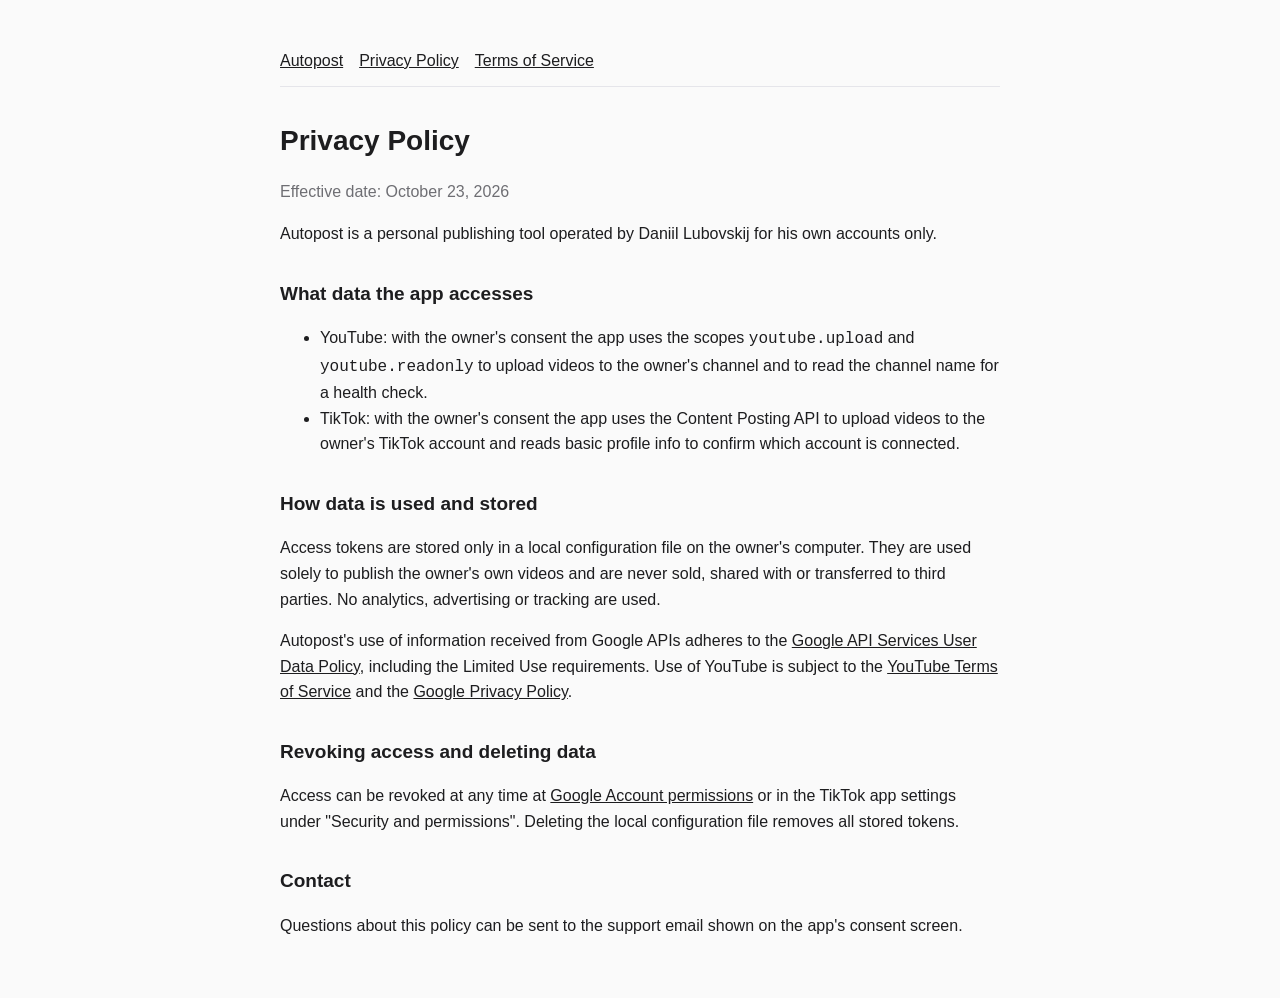
==== privacy.html @ 18ae4916 "Autopost: home, privacy policy, terms" ====
<!doctype html><html lang="en"><head><meta charset="utf-8"><meta name="viewport" content="width=device-width,initial-scale=1"><title>Autopost Privacy Policy</title><link rel="stylesheet" href="style.css"></head><body><main>
<nav><a href="./">Autopost</a><a href="privacy.html">Privacy Policy</a><a href="terms.html">Terms of Service</a></nav>
<h1>Privacy Policy</h1>
<p class="muted">Effective date: October 23, 2026</p>
<p>Autopost is a personal publishing tool operated by Daniil Lubovskij for his own accounts only.</p>
<h2>What data the app accesses</h2>
<ul>
<li>YouTube: with the owner's consent the app uses the scopes <code>youtube.upload</code> and <code>youtube.readonly</code> to upload videos to the owner's channel and to read the channel name for a health check.</li>
<li>TikTok: with the owner's consent the app uses the Content Posting API to upload videos to the owner's TikTok account and reads basic profile info to confirm which account is connected.</li>
</ul>
<h2>How data is used and stored</h2>
<p>Access tokens are stored only in a local configuration file on the owner's computer. They are used solely to publish the owner's own videos and are never sold, shared with or transferred to third parties. No analytics, advertising or tracking are used.</p>
<p>Autopost's use of information received from Google APIs adheres to the <a href="https://developers.google.com/terms/api-services-user-data-policy">Google API Services User Data Policy</a>, including the Limited Use requirements. Use of YouTube is subject to the <a href="https://www.youtube.com/t/terms">YouTube Terms of Service</a> and the <a href="https://policies.google.com/privacy">Google Privacy Policy</a>.</p>
<h2>Revoking access and deleting data</h2>
<p>Access can be revoked at any time at <a href="https://myaccount.google.com/permissions">Google Account permissions</a> or in the TikTok app settings under "Security and permissions". Deleting the local configuration file removes all stored tokens.</p>
<h2>Contact</h2>
<p>Questions about this policy can be sent to the support email shown on the app's consent screen.</p>
</main></body></html>
---- style.css ----
:root{--bg:#fafafa;--fg:#1d1d1f;--muted:#6e6e73;--line:#e5e5ea}
@media (prefers-color-scheme:dark){:root{--bg:#111;--fg:#f5f5f7;--muted:#a1a1a6;--line:#2c2c2e}}
body{margin:0;background:var(--bg);color:var(--fg);font:16px/1.6 -apple-system,"Segoe UI",Roboto,sans-serif}
main{max-width:720px;margin:0 auto;padding:48px 16px}
h1{font-size:28px;margin:0 0 8px}h2{font-size:19px;margin:32px 0 8px}
p,li{color:var(--fg)}small,.muted{color:var(--muted)}
nav{display:flex;gap:16px;border-bottom:1px solid var(--line);padding-bottom:12px;margin-bottom:32px}
a{color:inherit}
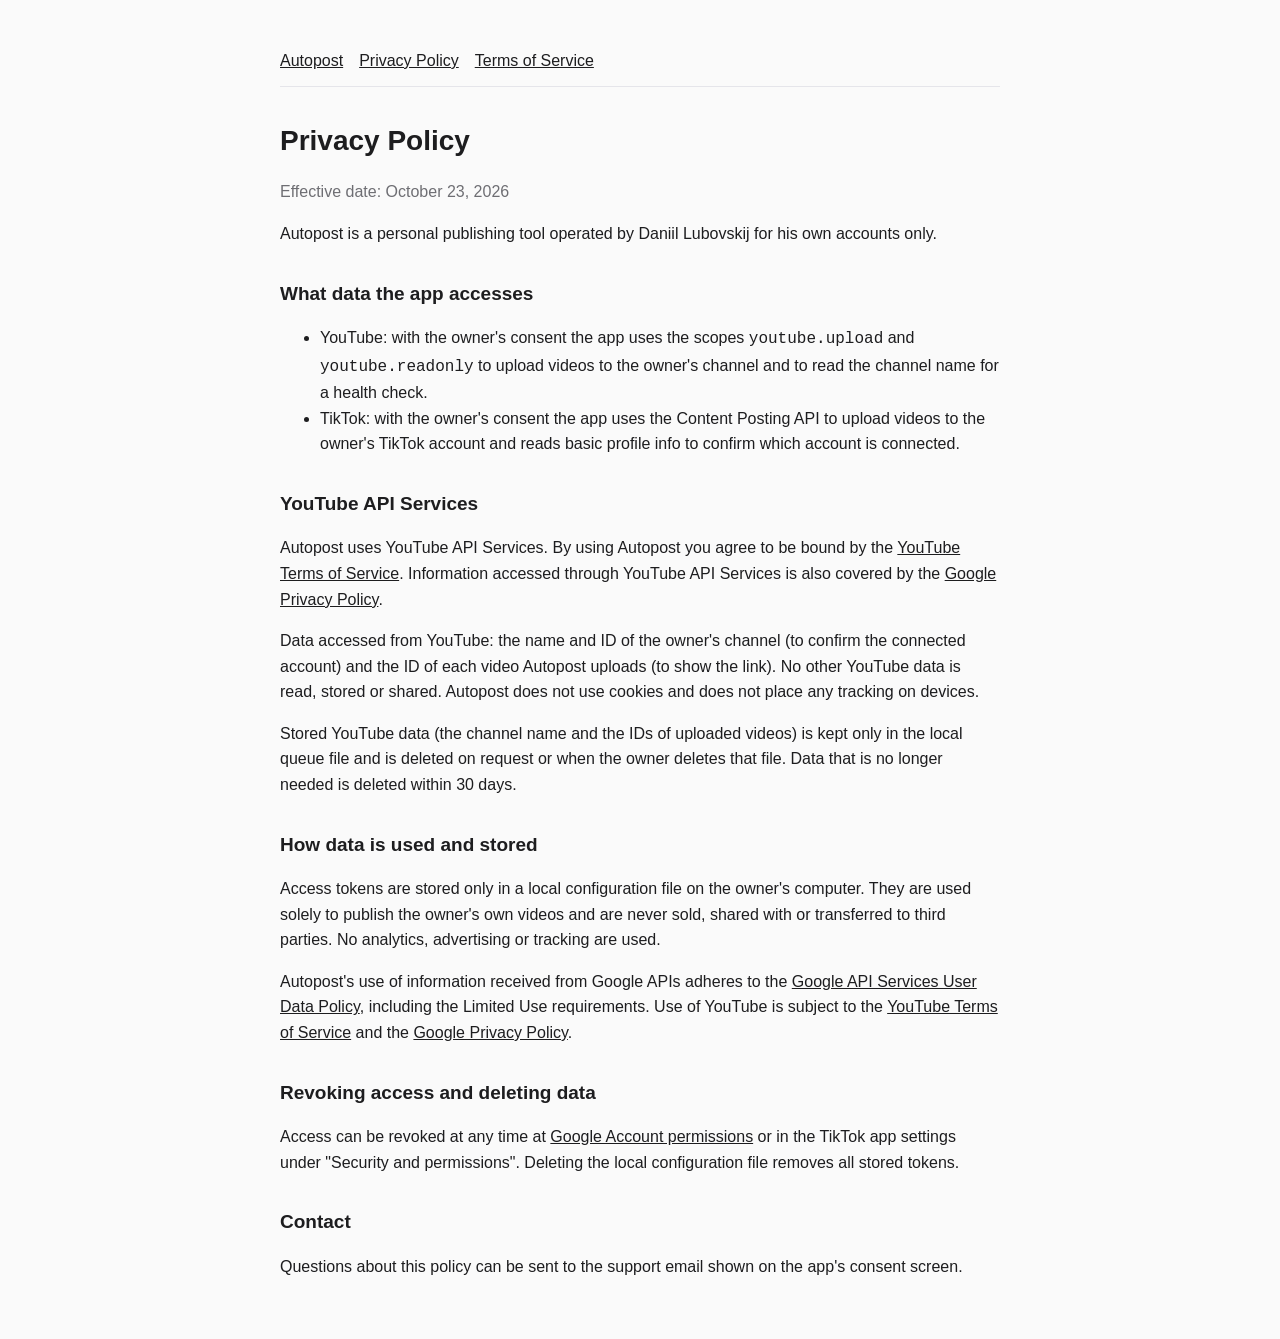
==== commit fd78822e: "YouTube API Services disclosures on home and privacy pages" ====
--- a/privacy.html
+++ b/privacy.html
@@ -8,6 +8,10 @@
 <li>YouTube: with the owner's consent the app uses the scopes <code>youtube.upload</code> and <code>youtube.readonly</code> to upload videos to the owner's channel and to read the channel name for a health check.</li>
 <li>TikTok: with the owner's consent the app uses the Content Posting API to upload videos to the owner's TikTok account and reads basic profile info to confirm which account is connected.</li>
 </ul>
+<h2>YouTube API Services</h2>
+<p>Autopost uses YouTube API Services. By using Autopost you agree to be bound by the <a href="https://www.youtube.com/t/terms">YouTube Terms of Service</a>. Information accessed through YouTube API Services is also covered by the <a href="https://policies.google.com/privacy">Google Privacy Policy</a>.</p>
+<p>Data accessed from YouTube: the name and ID of the owner's channel (to confirm the connected account) and the ID of each video Autopost uploads (to show the link). No other YouTube data is read, stored or shared. Autopost does not use cookies and does not place any tracking on devices.</p>
+<p>Stored YouTube data (the channel name and the IDs of uploaded videos) is kept only in the local queue file and is deleted on request or when the owner deletes that file. Data that is no longer needed is deleted within 30 days.</p>
 <h2>How data is used and stored</h2>
 <p>Access tokens are stored only in a local configuration file on the owner's computer. They are used solely to publish the owner's own videos and are never sold, shared with or transferred to third parties. No analytics, advertising or tracking are used.</p>
 <p>Autopost's use of information received from Google APIs adheres to the <a href="https://developers.google.com/terms/api-services-user-data-policy">Google API Services User Data Policy</a>, including the Limited Use requirements. Use of YouTube is subject to the <a href="https://www.youtube.com/t/terms">YouTube Terms of Service</a> and the <a href="https://policies.google.com/privacy">Google Privacy Policy</a>.</p>
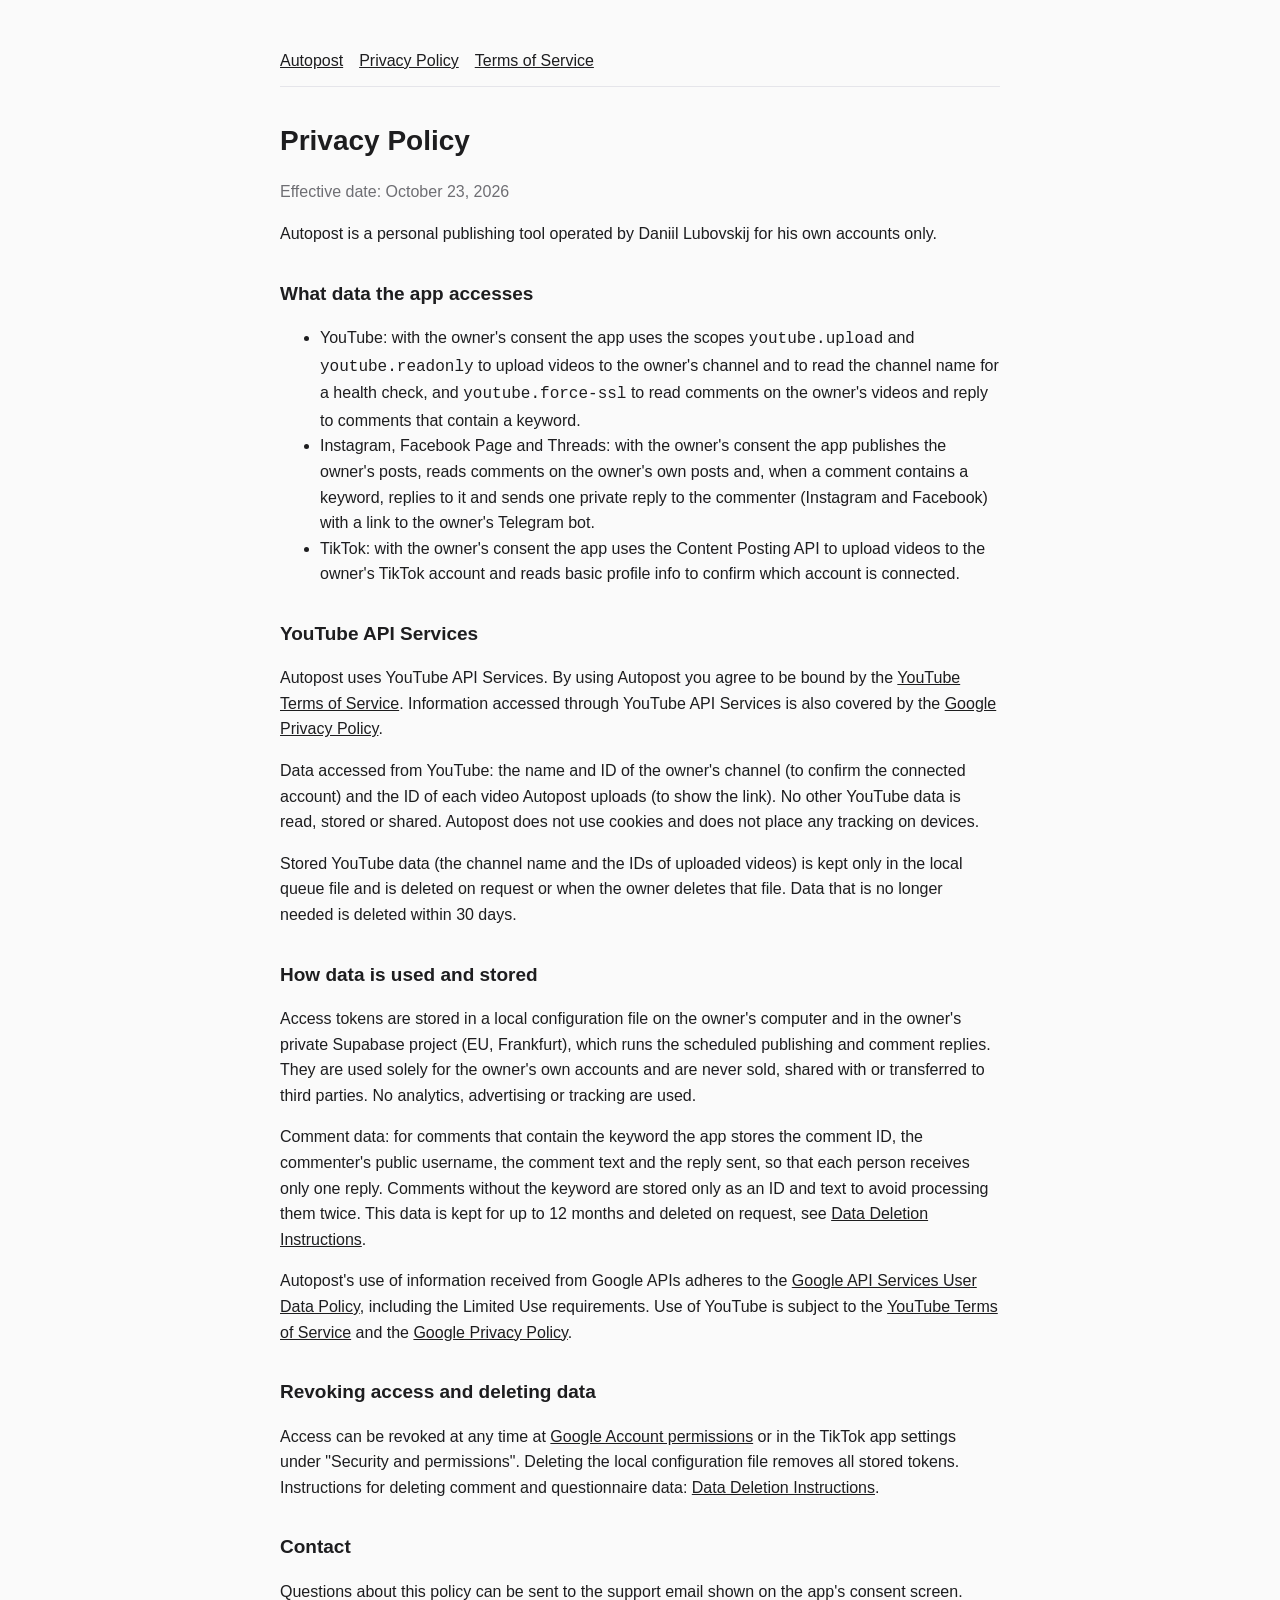
==== commit ca5bdd48: "Data deletion page, privacy policy covers comments, replies and cloud storage Co-Authored-By: Claude" ====
--- a/privacy.html
+++ b/privacy.html
@@ -5,7 +5,8 @@
 <p>Autopost is a personal publishing tool operated by Daniil Lubovskij for his own accounts only.</p>
 <h2>What data the app accesses</h2>
 <ul>
-<li>YouTube: with the owner's consent the app uses the scopes <code>youtube.upload</code> and <code>youtube.readonly</code> to upload videos to the owner's channel and to read the channel name for a health check.</li>
+<li>YouTube: with the owner's consent the app uses the scopes <code>youtube.upload</code> and <code>youtube.readonly</code> to upload videos to the owner's channel and to read the channel name for a health check, and <code>youtube.force-ssl</code> to read comments on the owner's videos and reply to comments that contain a keyword.</li>
+<li>Instagram, Facebook Page and Threads: with the owner's consent the app publishes the owner's posts, reads comments on the owner's own posts and, when a comment contains a keyword, replies to it and sends one private reply to the commenter (Instagram and Facebook) with a link to the owner's Telegram bot.</li>
 <li>TikTok: with the owner's consent the app uses the Content Posting API to upload videos to the owner's TikTok account and reads basic profile info to confirm which account is connected.</li>
 </ul>
 <h2>YouTube API Services</h2>
@@ -13,10 +14,11 @@
 <p>Data accessed from YouTube: the name and ID of the owner's channel (to confirm the connected account) and the ID of each video Autopost uploads (to show the link). No other YouTube data is read, stored or shared. Autopost does not use cookies and does not place any tracking on devices.</p>
 <p>Stored YouTube data (the channel name and the IDs of uploaded videos) is kept only in the local queue file and is deleted on request or when the owner deletes that file. Data that is no longer needed is deleted within 30 days.</p>
 <h2>How data is used and stored</h2>
-<p>Access tokens are stored only in a local configuration file on the owner's computer. They are used solely to publish the owner's own videos and are never sold, shared with or transferred to third parties. No analytics, advertising or tracking are used.</p>
+<p>Access tokens are stored in a local configuration file on the owner's computer and in the owner's private Supabase project (EU, Frankfurt), which runs the scheduled publishing and comment replies. They are used solely for the owner's own accounts and are never sold, shared with or transferred to third parties. No analytics, advertising or tracking are used.</p>
+<p>Comment data: for comments that contain the keyword the app stores the comment ID, the commenter's public username, the comment text and the reply sent, so that each person receives only one reply. Comments without the keyword are stored only as an ID and text to avoid processing them twice. This data is kept for up to 12 months and deleted on request, see <a href="data-deletion.html">Data Deletion Instructions</a>.</p>
 <p>Autopost's use of information received from Google APIs adheres to the <a href="https://developers.google.com/terms/api-services-user-data-policy">Google API Services User Data Policy</a>, including the Limited Use requirements. Use of YouTube is subject to the <a href="https://www.youtube.com/t/terms">YouTube Terms of Service</a> and the <a href="https://policies.google.com/privacy">Google Privacy Policy</a>.</p>
 <h2>Revoking access and deleting data</h2>
-<p>Access can be revoked at any time at <a href="https://myaccount.google.com/permissions">Google Account permissions</a> or in the TikTok app settings under "Security and permissions". Deleting the local configuration file removes all stored tokens.</p>
+<p>Access can be revoked at any time at <a href="https://myaccount.google.com/permissions">Google Account permissions</a> or in the TikTok app settings under "Security and permissions". Deleting the local configuration file removes all stored tokens. Instructions for deleting comment and questionnaire data: <a href="data-deletion.html">Data Deletion Instructions</a>.</p>
 <h2>Contact</h2>
 <p>Questions about this policy can be sent to the support email shown on the app's consent screen.</p>
 </main></body></html>
